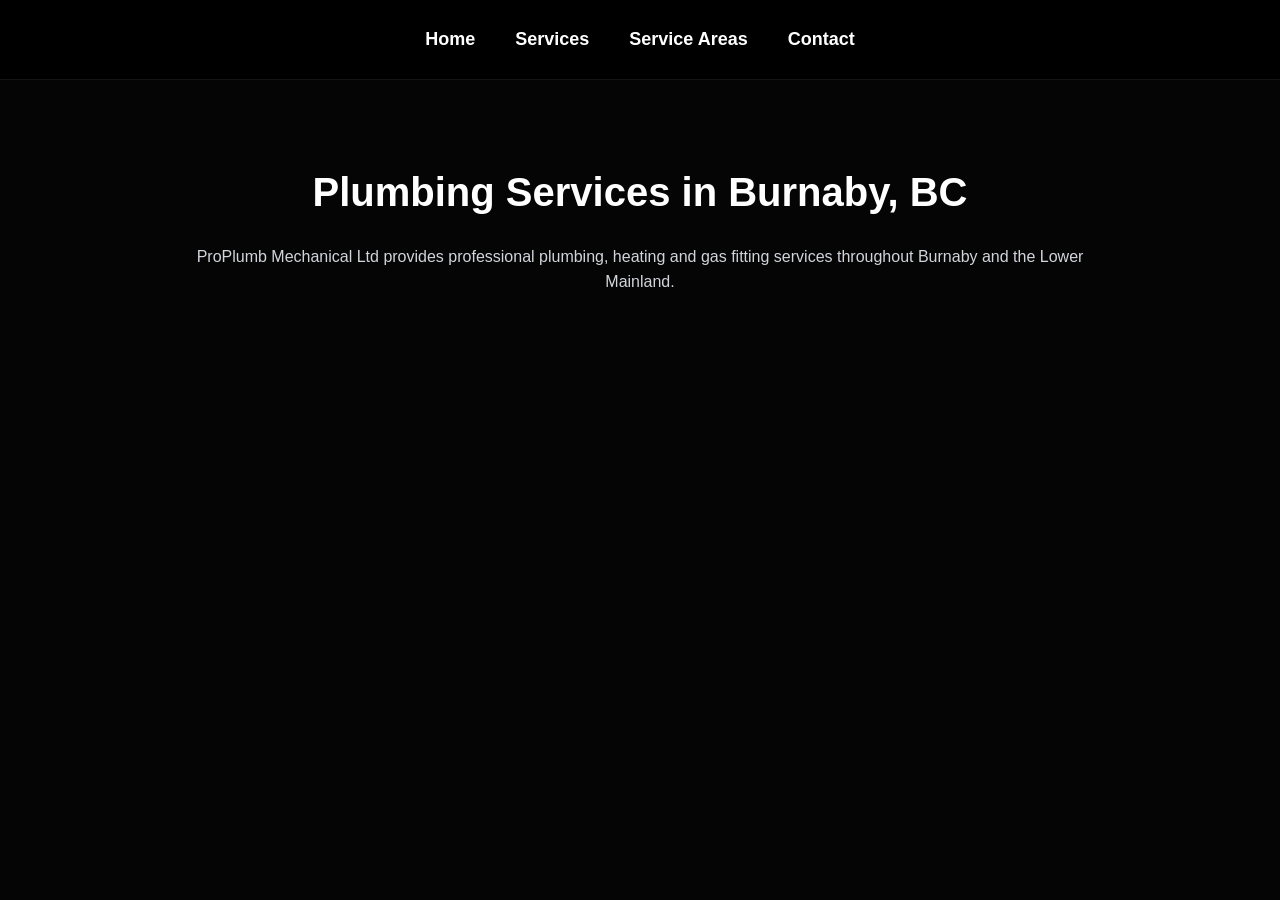
==== burnaby-plumber.html @ 1df1309a "Create Burnaby service area page" ====
<!DOCTYPE html>
<html lang="en">

<head>
<meta charset="UTF-8">
<meta name="viewport" content="width=device-width, initial-scale=1.0">
<title>Plumber Burnaby BC | ProPlumb Mechanical Ltd</title>
<meta name="description" content="Professional plumbing, heating and gas fitting services in Burnaby, BC. Residential, commercial and industrial plumbing solutions.">
<link rel="stylesheet" href="style.css">
</head>

<body>

<nav>
<div class="nav-links">
<a href="index.html">Home</a>
<a href="services.html">Services</a>
<a href="service-areas.html">Service Areas</a>
<a href="contact.html">Contact</a>
</div>
</nav>

<section>

<h1 class="section-title">
Plumbing Services in Burnaby, BC
</h1>

<p class="section-sub">
ProPlumb Mechanical Ltd provides professional plumbing, heating and gas fitting services throughout Burnaby and the Lower Mainland.
</p>

</section>

</body>
</html>
---- style.css ----
:root{
--primary:#2563eb;
--primary-light:#60a5fa;
--dark:#050505;
--card:#111827;
--muted:#d1d5db;
}

*{
margin:0;
padding:0;
box-sizing:border-box;
}

body{
font-family:Arial,Helvetica,sans-serif;
background:#050505;
color:white;
line-height:1.6;
}

nav{
background:#000;
padding:18px 6%;
display:flex;
justify-content:space-between;
align-items:center;
border-bottom:1px solid rgba(37,99,235,.2);
}

.logo{
font-size:1.5rem;
font-weight:700;
}

.logo span{
color:#2563eb;
}

.nav-links{
display:flex;
gap:25px;
}

.nav-links a{
color:white;
text-decoration:none;
font-weight:600;
}

section{
padding:80px 7%;
}

.section-title{
font-size:2.5rem;
text-align:center;
margin-bottom:20px;
}

.section-sub{
text-align:center;
max-width:900px;
margin:auto;
margin-bottom:40px;
color:#d1d5db;
}

.grid{
display:grid;
grid-template-columns:repeat(auto-fit,minmax(250px,1fr));
gap:25px;
}

.card{
background:#111827;
padding:30px;
border-radius:18px;
border:1px solid rgba(255,255,255,.05);
}

.card h3{
color:#60a5fa;
margin-bottom:10px;
}

.areas{
display:grid;
grid-template-columns:repeat(auto-fit,minmax(180px,1fr));
gap:15px;
}

.area{
background:#111827;
padding:18px;
border-radius:12px;
text-align:center;
font-weight:bold;
}

.area a{
color:white;
text-decoration:none;
}

footer{
padding:40px;
text-align:center;
border-top:1px solid rgba(255,255,255,.08);
}

@media(max-width:768px){
.nav-links{
display:none;
}
}
.logo-link{
display:flex;
align-items:center;
text-decoration:none;
}

.logo-img{
height:120px;
width:auto;
transition:0.3s;
filter: drop-shadow(0 0 10px rgba(255,255,255,0.35));
}

.logo-img:hover{
transform:scale(1.05);
}
nav{
display:flex;
justify-content:center;
padding:25px;
border-bottom:1px solid rgba(255,255,255,.08);
}

.nav-links{
display:flex;
gap:40px;
}

.nav-links a{
color:white;
text-decoration:none;
font-weight:bold;
font-size:18px;
}

.hero{
min-height:80vh;
display:flex;
flex-direction:column;
justify-content:center;
align-items:center;
text-align:center;
padding:20px;

background:
linear-gradient(
rgba(0,0,0,0.65),
rgba(0,0,0,0.65)
),
url("image.jpeg");

background-size:cover;
background-position:center;
background-repeat:no-repeat;
}

.hero-logo{
max-width:150px;
width:100%;
height:auto;
margin-bottom:30px;
}

.hero h1{
font-size:64px;
margin-bottom:20px;
max-width:1000px;
}
.hero h2{
font-size:28px;
color:#60a5fa;
font-weight:normal;
margin-bottom:25px;
}

.hero p{
font-size:22px;
margin-bottom:30px;
}

.trust{
display:flex;
justify-content:center;
gap:30px;
flex-wrap:wrap;
padding:40px 20px;
}

.trust-item{
background:#0f172a;
padding:20px 30px;
border-radius:12px;
}

.services-section,
.areas-section{
max-width:1200px;
margin:auto;
padding:70px 20px;
text-align:center;
}

.services-section h2,
.areas-section h2{
font-size:42px;
margin-bottom:40px;
}

.service-grid{
display:grid;
grid-template-columns:repeat(auto-fit,minmax(250px,1fr));
gap:20px;
}

.service-card{
background:#0f172a;
padding:30px;
border-radius:12px;
font-size:20px;
font-weight:bold;
}

.service-card a{
color:white;
text-decoration:none;
}

footer{
text-align:center;
padding:50px 20px;
border-top:1px solid rgba(255,255,255,.08);
margin-top:50px;
}

@media(max-width:768px){

.hero h1{
font-size:36px;
}

.hero h2{
font-size:22px;
}

.nav-links{
gap:20px;
flex-wrap:wrap;
}

}
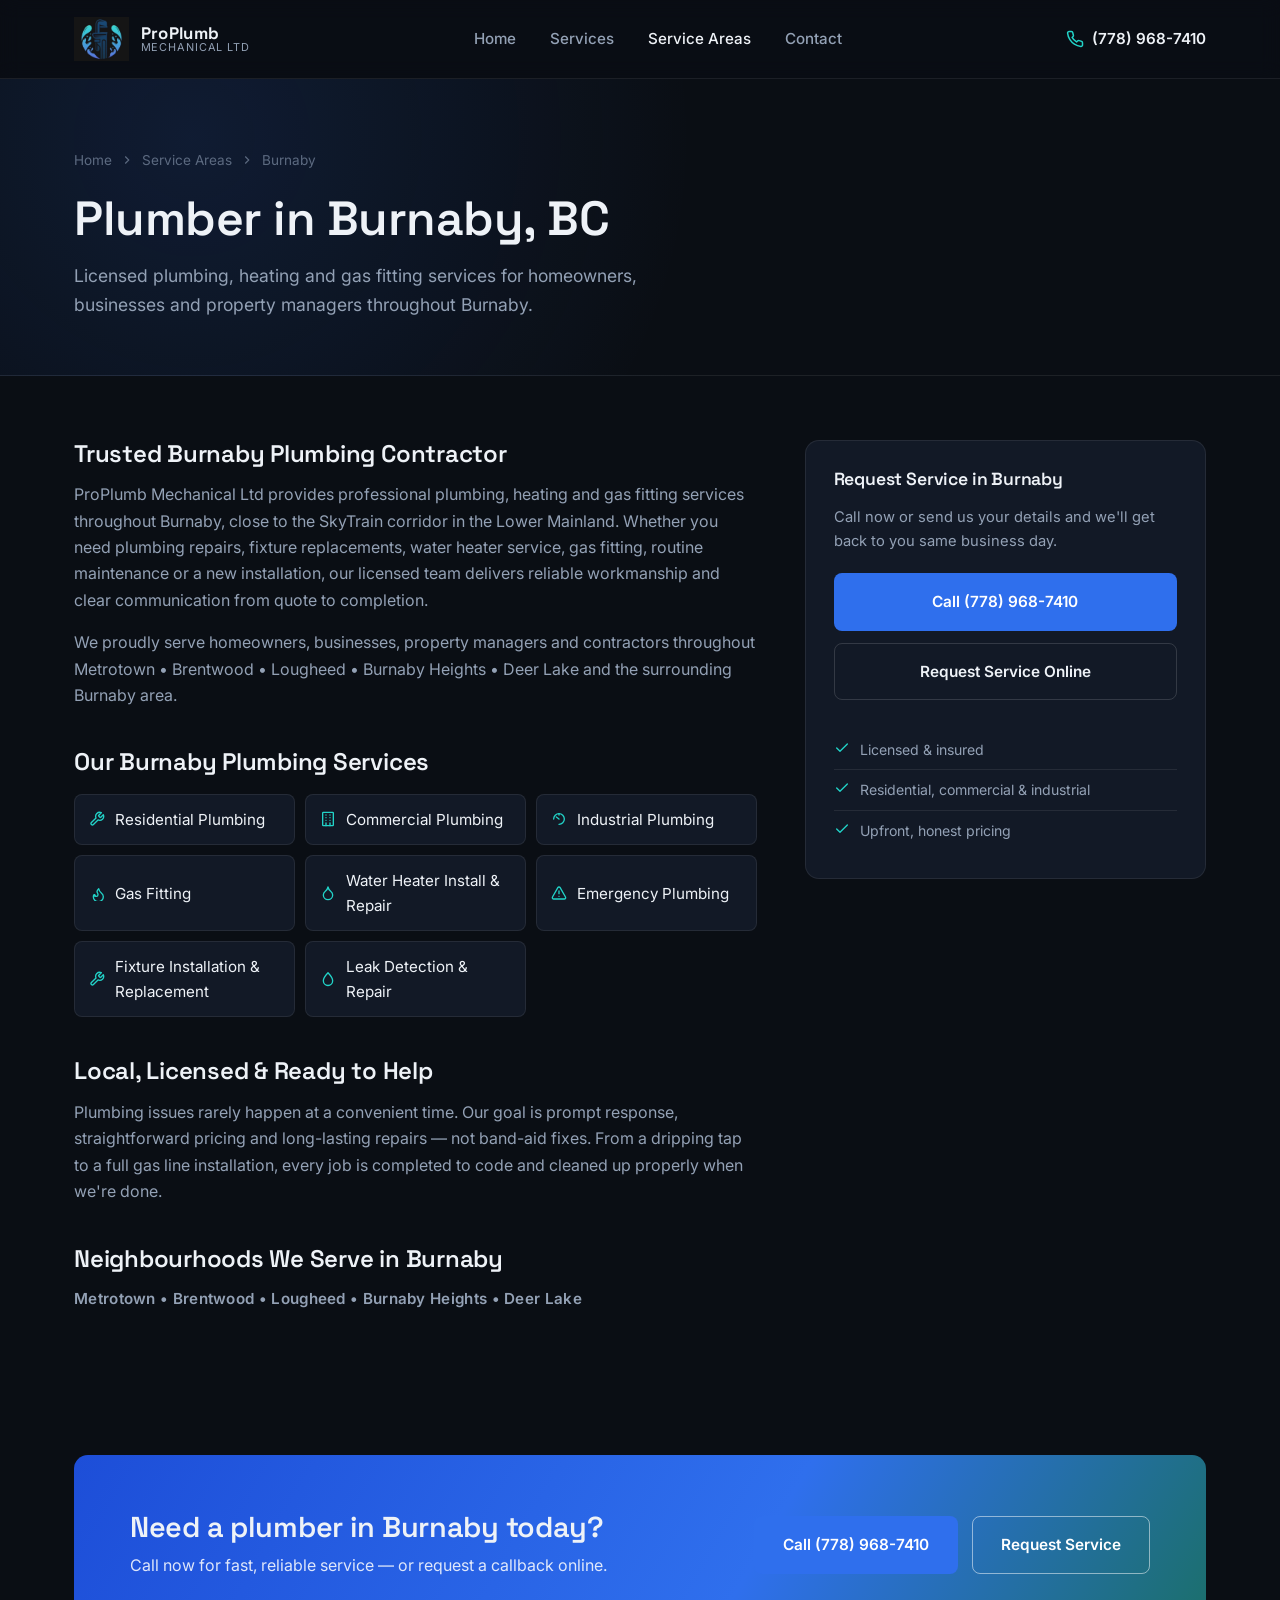
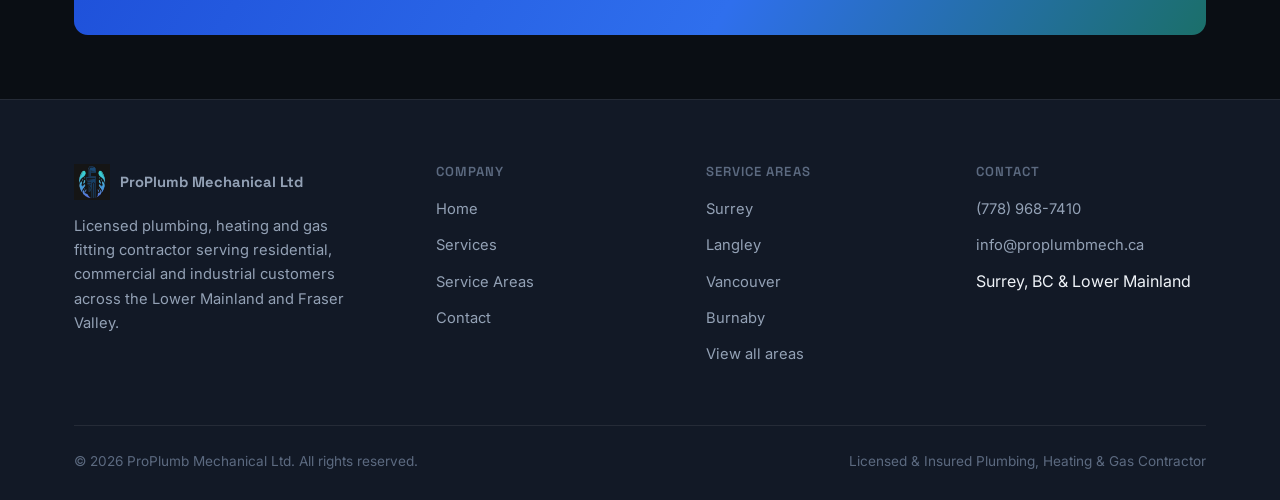
==== commit fce1ffa7: "Add files via upload" ====
--- a/burnaby-plumber.html
+++ b/burnaby-plumber.html
@@ -1,36 +1,176 @@
 <!DOCTYPE html>
 <html lang="en">
-
 <head>
 <meta charset="UTF-8">
 <meta name="viewport" content="width=device-width, initial-scale=1.0">
-<title>Plumber Burnaby BC | ProPlumb Mechanical Ltd</title>
-<meta name="description" content="Professional plumbing, heating and gas fitting services in Burnaby, BC. Residential, commercial and industrial plumbing solutions.">
+<title>Plumber Burnaby BC | Plumbing, Heating &amp; Gas Services | ProPlumb Mechanical Ltd</title>
+<meta name="description" content="Licensed plumbing, heating and gas fitting services in Burnaby, BC. Serving Metrotown • Brentwood • Lougheed • Burnaby Heights • Deer Lake. Residential, commercial and industrial. Call (778) 968-7410.">
+<link rel="canonical" href="https://proplumbmech.ca/burnaby-plumber.html">
+<link rel="icon" type="image/png" href="favicon-32.png">
+<link rel="apple-touch-icon" href="favicon-180.png">
+<link rel="preconnect" href="https://fonts.googleapis.com">
+<link rel="preconnect" href="https://fonts.gstatic.com" crossorigin>
+<link href="https://fonts.googleapis.com/css2?family=Space+Grotesk:wght@500;600;700&family=Inter:wght@400;500;600;700&display=swap" rel="stylesheet">
 <link rel="stylesheet" href="style.css">
+
+<script async src="https://www.googletagmanager.com/gtag/js?id=G-7Q08MEGEZX"></script>
+<script>
+window.dataLayer = window.dataLayer || [];
+function gtag(){dataLayer.push(arguments);}
+gtag('js', new Date());
+gtag('config', 'G-7Q08MEGEZX');
+</script>
 </head>
 
 <body>
 
-<nav>
-<div class="nav-links">
-<a href="index.html">Home</a>
-<a href="services.html">Services</a>
-<a href="service-areas.html">Service Areas</a>
-<a href="contact.html">Contact</a>
-</div>
-</nav>
+  <header class="site-header">
+    <nav class="navbar">
+      <a href="index.html" class="brand">
+        <img src="wrech-logo.png" alt="ProPlumb Mechanical Ltd logo" width="44" height="44">
+        <span class="brand-text"><strong>ProPlumb</strong><span>Mechanical Ltd</span></span>
+      </a>
 
-<section>
+      <div class="nav-links">
+        <a href="index.html">Home</a>
+        <a href="services.html">Services</a>
+        <a href="service-areas.html" aria-current="page">Service Areas</a>
+        <a href="contact.html">Contact</a>
+      </div>
 
-<h1 class="section-title">
-Plumbing Services in Burnaby, BC
-</h1>
+      <div class="nav-cta">
+        <a class="nav-phone" href="tel:17789687410">
+          <svg width="18" height="18" viewBox="0 0 24 24" fill="none" stroke="currentColor" stroke-width="2" stroke-linecap="round" stroke-linejoin="round"><path d="M22 16.92v3a2 2 0 0 1-2.18 2 19.79 19.79 0 0 1-8.63-3.07 19.5 19.5 0 0 1-6-6 19.79 19.79 0 0 1-3.07-8.67A2 2 0 0 1 4.11 2h3a2 2 0 0 1 2 1.72c.127.96.361 1.903.7 2.81a2 2 0 0 1-.45 2.11L8.09 9.91a16 16 0 0 0 6 6l1.27-1.27a2 2 0 0 1 2.11-.45c.907.339 1.85.573 2.81.7A2 2 0 0 1 22 16.92z"/></svg>
+          <span>(778) 968-7410</span>
+        </a>
+        <button class="nav-toggle" aria-label="Toggle menu" aria-expanded="false">
+          <svg width="20" height="20" viewBox="0 0 24 24" fill="none" stroke="currentColor" stroke-width="2" stroke-linecap="round" stroke-linejoin="round"><line x1="3" y1="6" x2="21" y2="6"/><line x1="3" y1="12" x2="21" y2="12"/><line x1="3" y1="18" x2="21" y2="18"/></svg>
+        </button>
+      </div>
+    </nav>
+  </header>
 
-<p class="section-sub">
-ProPlumb Mechanical Ltd provides professional plumbing, heating and gas fitting services throughout Burnaby and the Lower Mainland.
-</p>
+  <section class="page-header">
+    <div class="container">
+      <div class="breadcrumbs">
+        <a href="index.html">Home</a>
+        <svg width="14" height="14" viewBox="0 0 24 24" fill="none" stroke="currentColor" stroke-width="2"><polyline points="9 18 15 12 9 6"/></svg>
+        <a href="service-areas.html">Service Areas</a>
+        <svg width="14" height="14" viewBox="0 0 24 24" fill="none" stroke="currentColor" stroke-width="2"><polyline points="9 18 15 12 9 6"/></svg>
+        <span>Burnaby</span>
+      </div>
+      <h1>Plumber in Burnaby, BC</h1>
+      <p>Licensed plumbing, heating and gas fitting services for homeowners, businesses and property managers throughout Burnaby.</p>
+    </div>
+  </section>
 
-</section>
+  <section class="section-tight">
+    <div class="container content-layout">
+
+      <div class="prose">
+        <h2>Trusted Burnaby Plumbing Contractor</h2>
+        <p>ProPlumb Mechanical Ltd provides professional plumbing, heating and gas fitting services throughout Burnaby, close to the SkyTrain corridor in the Lower Mainland. Whether you need plumbing repairs, fixture replacements, water heater service, gas fitting, routine maintenance or a new installation, our licensed team delivers reliable workmanship and clear communication from quote to completion.</p>
+        <p>We proudly serve homeowners, businesses, property managers and contractors throughout Metrotown • Brentwood • Lougheed • Burnaby Heights • Deer Lake and the surrounding Burnaby area.</p>
+
+        <h2>Our Burnaby Plumbing Services</h2>
+        <ul>
+          <li><svg width="16" height="16" viewBox="0 0 24 24" fill="none" stroke="currentColor" stroke-width="2" stroke-linecap="round" stroke-linejoin="round"><path d="M14.7 6.3a1 1 0 0 0 0 1.4l1.6 1.6a1 1 0 0 0 1.4 0l3.77-3.77a6 6 0 0 1-7.94 7.94l-6.91 6.91a2.12 2.12 0 0 1-3-3l6.91-6.91a6 6 0 0 1 7.94-7.94l-3.76 3.76z"/></svg>Residential Plumbing</li>
+          <li><svg width="16" height="16" viewBox="0 0 24 24" fill="none" stroke="currentColor" stroke-width="2" stroke-linecap="round" stroke-linejoin="round"><rect x="4" y="2" width="16" height="20" rx="1"/><line x1="9" y1="6" x2="9" y2="6"/><line x1="15" y1="6" x2="15" y2="6"/><line x1="9" y1="10" x2="9" y2="10"/><line x1="15" y1="10" x2="15" y2="10"/><line x1="9" y1="14" x2="9" y2="14"/><line x1="15" y1="14" x2="15" y2="14"/><line x1="9" y1="22" x2="9" y2="18"/><line x1="15" y1="22" x2="15" y2="18"/></svg>Commercial Plumbing</li>
+          <li><svg width="16" height="16" viewBox="0 0 24 24" fill="none" stroke="currentColor" stroke-width="2" stroke-linecap="round" stroke-linejoin="round"><path d="M12 20a8 8 0 1 0-8-8"/><path d="M12 12 8 9"/><path d="M12 4v2"/></svg>Industrial Plumbing</li>
+          <li><svg width="16" height="16" viewBox="0 0 24 24" fill="none" stroke="currentColor" stroke-width="2" stroke-linecap="round" stroke-linejoin="round"><path d="M8.5 14.5A2.5 2.5 0 0 0 11 17a2.5 2.5 0 0 0 2.5-2.5c0-1.38-.5-2-1-3-1.072-2.143-.224-4.054 2-6 .5 2.5 2 4.9 4 6.5 2 1.6 3 3.5 3 5.5a7.5 7.5 0 1 1-15 0c0-1.153.433-2.294 1-3a2.5 2.5 0 0 0 2.5 2.5z"/></svg>Gas Fitting</li>
+          <li><svg width="16" height="16" viewBox="0 0 24 24" fill="none" stroke="currentColor" stroke-width="2" stroke-linecap="round" stroke-linejoin="round"><path d="M12 22a7 7 0 0 0 7-7c0-2-1-3.9-3-5.5s-3.5-4-4-6.5c-.5 2.5-2 4.9-4 6.5C6 11.1 5 13 5 15a7 7 0 0 0 7 7z"/></svg>Water Heater Install &amp; Repair</li>
+          <li><svg width="16" height="16" viewBox="0 0 24 24" fill="none" stroke="currentColor" stroke-width="2" stroke-linecap="round" stroke-linejoin="round"><path d="m21.73 18-8-14a2 2 0 0 0-3.48 0l-8 14A2 2 0 0 0 4 21h16a2 2 0 0 0 1.73-3Z"/><line x1="12" y1="9" x2="12" y2="13"/><line x1="12" y1="17" x2="12.01" y2="17"/></svg>Emergency Plumbing</li>
+          <li><svg width="16" height="16" viewBox="0 0 24 24" fill="none" stroke="currentColor" stroke-width="2" stroke-linecap="round" stroke-linejoin="round"><path d="M14.7 6.3a1 1 0 0 0 0 1.4l1.6 1.6a1 1 0 0 0 1.4 0l3.77-3.77a6 6 0 0 1-7.94 7.94l-6.91 6.91a2.12 2.12 0 0 1-3-3l6.91-6.91a6 6 0 0 1 7.94-7.94l-3.76 3.76z"/></svg>Fixture Installation &amp; Replacement</li>
+          <li><svg width="16" height="16" viewBox="0 0 24 24" fill="none" stroke="currentColor" stroke-width="2" stroke-linecap="round" stroke-linejoin="round"><path d="M12 2.69s-7 7.44-7 12.06A7 7 0 0 0 12 21.75a7 7 0 0 0 7-7c0-4.62-7-12.06-7-12.06Z"/></svg>Leak Detection &amp; Repair</li>
+        </ul>
+
+        <h2>Local, Licensed &amp; Ready to Help</h2>
+        <p>Plumbing issues rarely happen at a convenient time. Our goal is prompt response, straightforward pricing and long-lasting repairs &mdash; not band-aid fixes. From a dripping tap to a full gas line installation, every job is completed to code and cleaned up properly when we're done.</p>
+
+        <h2>Neighbourhoods We Serve in Burnaby</h2>
+        <p class="neighborhoods">Metrotown • Brentwood • Lougheed • Burnaby Heights • Deer Lake</p>
+      </div>
+
+      <aside class="sidebar-card">
+        <h3>Request Service in Burnaby</h3>
+        <p>Call now or send us your details and we'll get back to you same business day.</p>
+        <a class="btn btn-primary btn-block" href="tel:17789687410">Call (778) 968-7410</a>
+        <a class="btn btn-outline btn-block" href="contact.html">Request Service Online</a>
+        <ul class="sidebar-list">
+          <li><svg width="16" height="16" viewBox="0 0 24 24" fill="none" stroke="currentColor" stroke-width="2" stroke-linecap="round" stroke-linejoin="round"><path d="M20 6 9 17l-5-5"/></svg>Licensed &amp; insured</li>
+          <li><svg width="16" height="16" viewBox="0 0 24 24" fill="none" stroke="currentColor" stroke-width="2" stroke-linecap="round" stroke-linejoin="round"><path d="M20 6 9 17l-5-5"/></svg>Residential, commercial &amp; industrial</li>
+          <li><svg width="16" height="16" viewBox="0 0 24 24" fill="none" stroke="currentColor" stroke-width="2" stroke-linecap="round" stroke-linejoin="round"><path d="M20 6 9 17l-5-5"/></svg>Upfront, honest pricing</li>
+        </ul>
+      </aside>
+
+    </div>
+  </section>
+
+  <section class="section-tight">
+    <div class="container">
+      <div class="cta-band">
+        <div>
+          <h2>Need a plumber in Burnaby today?</h2>
+          <p>Call now for fast, reliable service &mdash; or request a callback online.</p>
+        </div>
+        <div style="display:flex; gap:14px; flex-wrap:wrap;">
+          <a class="btn btn-primary" href="tel:17789687410">Call (778) 968-7410</a>
+          <a class="btn btn-outline" href="contact.html">Request Service</a>
+        </div>
+      </div>
+    </div>
+  </section>
+
+  <footer>
+    <div class="container">
+      <div class="footer-grid">
+        <div class="footer-col">
+          <a href="index.html" class="footer-brand">
+            <img src="wrech-logo.png" alt="ProPlumb Mechanical Ltd logo" width="36" height="36">
+            <strong>ProPlumb Mechanical Ltd</strong>
+          </a>
+          <p>Licensed plumbing, heating and gas fitting contractor serving residential, commercial and industrial customers across the Lower Mainland and Fraser Valley.</p>
+        </div>
+
+        <div class="footer-col">
+          <h4>Company</h4>
+          <ul>
+            <li><a href="index.html">Home</a></li>
+            <li><a href="services.html">Services</a></li>
+            <li><a href="service-areas.html">Service Areas</a></li>
+            <li><a href="contact.html">Contact</a></li>
+          </ul>
+        </div>
+
+        <div class="footer-col">
+          <h4>Service Areas</h4>
+          <ul>
+            <li><a href="surrey-plumber.html">Surrey</a></li>
+            <li><a href="langley-plumber.html">Langley</a></li>
+            <li><a href="vancouver-plumber.html">Vancouver</a></li>
+            <li><a href="burnaby-plumber.html">Burnaby</a></li>
+            <li><a href="service-areas.html">View all areas</a></li>
+          </ul>
+        </div>
+
+        <div class="footer-col">
+          <h4>Contact</h4>
+          <ul>
+            <li><a href="tel:17789687410">(778) 968-7410</a></li>
+            <li><a href="mailto:info@proplumbmech.ca">info@proplumbmech.ca</a></li>
+            <li>Surrey, BC &amp; Lower Mainland</li>
+          </ul>
+        </div>
+      </div>
+
+      <div class="footer-bottom">
+        <span>&copy; 2026 ProPlumb Mechanical Ltd. All rights reserved.</span>
+        <span>Licensed &amp; Insured Plumbing, Heating &amp; Gas Contractor</span>
+      </div>
+    </div>
+  </footer>
+
+  <script src="site.js"></script>
 
 </body>
 </html>
--- a/style.css
+++ b/style.css
@@ -1,266 +1,781 @@
+/* ==========================================================================
+   ProPlumb Mechanical Ltd — site stylesheet
+   ========================================================================== */
+
 :root{
---primary:#2563eb;
---primary-light:#60a5fa;
---dark:#050505;
---card:#111827;
---muted:#d1d5db;
-}
-
-*{
-margin:0;
-padding:0;
-box-sizing:border-box;
-}
+  --bg:            #0a0e14;
+  --bg-elevated:   #121926;
+  --bg-elevated-2: #182233;
+  --line:          rgba(255,255,255,.08);
+  --line-strong:   rgba(255,255,255,.14);
+
+  --primary:       #2f6fed;
+  --primary-dark:  #1d4ed8;
+  --teal:          #22d3c8;
+
+  --text:          #eef2f7;
+  --text-muted:    #93a1b5;
+  --text-faint:    #5c6a80;
+
+  --radius:        14px;
+  --radius-sm:     8px;
+  --container:     1180px;
+
+  --font-display:  "Space Grotesk", "Arial Narrow", Arial, sans-serif;
+  --font-body:      Inter, Arial, Helvetica, sans-serif;
+}
+
+*,*::before,*::after{ margin:0; padding:0; box-sizing:border-box; }
+
+html{ scroll-behavior:smooth; }
 
 body{
-font-family:Arial,Helvetica,sans-serif;
-background:#050505;
-color:white;
-line-height:1.6;
-}
-
-nav{
-background:#000;
-padding:18px 6%;
-display:flex;
-justify-content:space-between;
-align-items:center;
-border-bottom:1px solid rgba(37,99,235,.2);
-}
-
-.logo{
-font-size:1.5rem;
-font-weight:700;
-}
-
-.logo span{
-color:#2563eb;
+  font-family:var(--font-body);
+  background:var(--bg);
+  color:var(--text);
+  line-height:1.65;
+  -webkit-font-smoothing:antialiased;
+}
+
+img{ max-width:100%; display:block; }
+
+a{ color:inherit; }
+
+h1,h2,h3,h4{
+  font-family:var(--font-display);
+  font-weight:600;
+  line-height:1.15;
+  letter-spacing:-0.01em;
+}
+
+:focus-visible{
+  outline:2px solid var(--teal);
+  outline-offset:3px;
+}
+
+.container{
+  max-width:var(--container);
+  margin:0 auto;
+  padding:0 24px;
+}
+
+/* Eyebrow / signature pipe-elbow marker ---------------------------------- */
+
+.eyebrow{
+  display:inline-flex;
+  align-items:center;
+  gap:10px;
+  color:var(--teal);
+  font-family:var(--font-display);
+  font-size:.8rem;
+  font-weight:600;
+  letter-spacing:.14em;
+  text-transform:uppercase;
+  margin-bottom:14px;
+}
+
+.eyebrow svg{ flex-shrink:0; }
+
+/* ==========================================================================
+   NAV
+   ========================================================================== */
+
+.site-header{
+  position:sticky;
+  top:0;
+  z-index:100;
+  background:rgba(10,14,20,.85);
+  backdrop-filter:blur(10px);
+  border-bottom:1px solid var(--line);
+}
+
+nav.navbar{
+  max-width:var(--container);
+  margin:0 auto;
+  padding:0 24px;
+  display:flex;
+  align-items:center;
+  justify-content:space-between;
+  height:78px;
+}
+
+.brand{
+  display:flex;
+  align-items:center;
+  gap:12px;
+  text-decoration:none;
+  color:var(--text);
+}
+
+.brand img{
+  height:44px;
+  width:auto;
+}
+
+.brand-text{
+  display:flex;
+  flex-direction:column;
+  line-height:1.1;
+}
+
+.brand-text strong{
+  font-family:var(--font-display);
+  font-size:1.05rem;
+  letter-spacing:.02em;
+}
+
+.brand-text span{
+  font-size:.68rem;
+  color:var(--text-muted);
+  letter-spacing:.08em;
+  text-transform:uppercase;
 }
 
 .nav-links{
-display:flex;
-gap:25px;
+  display:flex;
+  align-items:center;
+  gap:34px;
 }
 
 .nav-links a{
-color:white;
-text-decoration:none;
-font-weight:600;
-}
-
-section{
-padding:80px 7%;
-}
-
-.section-title{
-font-size:2.5rem;
-text-align:center;
-margin-bottom:20px;
-}
-
-.section-sub{
-text-align:center;
-max-width:900px;
-margin:auto;
-margin-bottom:40px;
-color:#d1d5db;
-}
+  text-decoration:none;
+  color:var(--text-muted);
+  font-weight:500;
+  font-size:.95rem;
+  transition:color .2s;
+}
+
+.nav-links a:hover,
+.nav-links a[aria-current="page"]{
+  color:var(--text);
+}
+
+.nav-cta{
+  display:flex;
+  align-items:center;
+  gap:14px;
+}
+
+.nav-phone{
+  display:flex;
+  align-items:center;
+  gap:8px;
+  text-decoration:none;
+  color:var(--text);
+  font-weight:600;
+  font-size:.95rem;
+}
+
+.nav-phone svg{ color:var(--teal); }
+
+.nav-toggle{
+  display:none;
+  background:none;
+  border:1px solid var(--line-strong);
+  border-radius:var(--radius-sm);
+  width:44px;
+  height:44px;
+  align-items:center;
+  justify-content:center;
+  color:var(--text);
+  cursor:pointer;
+}
+
+@media(max-width:860px){
+  .nav-links{
+    position:fixed;
+    top:78px;
+    left:0;
+    right:0;
+    flex-direction:column;
+    align-items:flex-start;
+    gap:0;
+    background:var(--bg-elevated);
+    border-bottom:1px solid var(--line);
+    max-height:0;
+    overflow:hidden;
+    transition:max-height .3s ease;
+  }
+
+  .nav-links.open{ max-height:400px; }
+
+  .nav-links a{
+    width:100%;
+    padding:16px 24px;
+    border-bottom:1px solid var(--line);
+  }
+
+  .nav-toggle{ display:flex; }
+
+  .nav-phone span{ display:none; }
+}
+
+/* ==========================================================================
+   HERO
+   ========================================================================== */
+
+.hero{
+  position:relative;
+  min-height:88vh;
+  display:flex;
+  align-items:center;
+  padding:60px 0;
+  background:
+    linear-gradient(180deg, rgba(8,11,17,.55) 0%, rgba(8,11,17,.85) 75%, var(--bg) 100%),
+    url("image.jpeg");
+  background-size:cover;
+  background-position:center;
+}
+
+.hero::before{
+  content:"";
+  position:absolute;
+  inset:0;
+  background-image:
+    linear-gradient(rgba(34,211,200,.06) 1px, transparent 1px),
+    linear-gradient(90deg, rgba(34,211,200,.06) 1px, transparent 1px);
+  background-size:56px 56px;
+  mask-image:linear-gradient(180deg, black, transparent 70%);
+  pointer-events:none;
+}
+
+.hero-inner{
+  position:relative;
+  max-width:760px;
+}
+
+.hero .eyebrow{ color:var(--teal); }
+
+.hero h1{
+  font-size:clamp(2.4rem, 5.2vw, 4rem);
+  margin-bottom:20px;
+}
+
+.hero h1 em{
+  font-style:normal;
+  color:var(--teal);
+}
+
+.hero p.lede{
+  font-size:1.2rem;
+  color:var(--text-muted);
+  max-width:560px;
+  margin-bottom:34px;
+}
+
+.hero-actions{
+  display:flex;
+  gap:14px;
+  flex-wrap:wrap;
+  margin-bottom:44px;
+}
+
+.hero-trust{
+  display:flex;
+  gap:28px;
+  flex-wrap:wrap;
+}
+
+.hero-trust div{
+  display:flex;
+  align-items:center;
+  gap:8px;
+  font-size:.92rem;
+  color:var(--text-muted);
+}
+
+.hero-trust svg{ color:var(--teal); flex-shrink:0; }
+
+/* ==========================================================================
+   BUTTONS
+   ========================================================================== */
+
+.btn{
+  display:inline-flex;
+  align-items:center;
+  gap:8px;
+  padding:15px 28px;
+  border-radius:var(--radius-sm);
+  font-weight:600;
+  font-size:.96rem;
+  text-decoration:none;
+  border:1px solid transparent;
+  cursor:pointer;
+  transition:transform .15s ease, background .2s, border-color .2s;
+  font-family:var(--font-body);
+}
+
+.btn:hover{ transform:translateY(-2px); }
+
+.btn-primary{
+  background:var(--primary);
+  color:#fff;
+}
+
+.btn-primary:hover{ background:var(--primary-dark); }
+
+.btn-outline{
+  background:transparent;
+  border-color:var(--line-strong);
+  color:var(--text);
+}
+
+.btn-outline:hover{ border-color:var(--teal); color:var(--teal); }
+
+.btn-block{ width:100%; justify-content:center; }
+
+/* ==========================================================================
+   SECTIONS / GENERIC
+   ========================================================================== */
+
+section{ padding:96px 0; }
+
+.section-tight{ padding:64px 0; }
+
+.section-header{
+  max-width:640px;
+  margin-bottom:52px;
+}
+
+.section-header.center{ margin-left:auto; margin-right:auto; text-align:center; }
+
+.section-header h2{ font-size:clamp(1.8rem,3.4vw,2.6rem); margin-bottom:16px; }
+
+.section-header p{ color:var(--text-muted); font-size:1.05rem; }
+
+.alt-bg{ background:var(--bg-elevated); }
+
+/* Page header (used on interior pages instead of the full hero) --------- */
+
+.page-header{
+  padding:70px 0 56px;
+  border-bottom:1px solid var(--line);
+  background:
+    radial-gradient(circle at 15% 20%, rgba(47,111,237,.14), transparent 45%),
+    var(--bg);
+}
+
+.page-header h1{ font-size:clamp(2rem,4.4vw,3rem); margin-bottom:14px; }
+
+.page-header p{ color:var(--text-muted); font-size:1.1rem; max-width:640px; }
+
+.breadcrumbs{
+  display:flex;
+  gap:8px;
+  align-items:center;
+  color:var(--text-faint);
+  font-size:.85rem;
+  margin-bottom:20px;
+}
+
+.breadcrumbs a{ color:var(--text-faint); text-decoration:none; }
+.breadcrumbs a:hover{ color:var(--teal); }
+
+/* ==========================================================================
+   TRUST BAR
+   ========================================================================== */
+
+.trust-bar{
+  background:var(--bg-elevated);
+  border-top:1px solid var(--line);
+  border-bottom:1px solid var(--line);
+  padding:22px 0;
+}
+
+.trust-bar .container{
+  display:flex;
+  justify-content:center;
+  gap:48px;
+  flex-wrap:wrap;
+}
+
+.trust-bar div{
+  display:flex;
+  align-items:center;
+  gap:10px;
+  font-size:.92rem;
+  color:var(--text-muted);
+  font-weight:500;
+}
+
+.trust-bar svg{ color:var(--teal); flex-shrink:0; }
+
+/* ==========================================================================
+   CARDS / GRIDS
+   ========================================================================== */
 
 .grid{
-display:grid;
-grid-template-columns:repeat(auto-fit,minmax(250px,1fr));
-gap:25px;
+  display:grid;
+  grid-template-columns:repeat(auto-fit,minmax(260px,1fr));
+  gap:24px;
 }
 
 .card{
-background:#111827;
-padding:30px;
-border-radius:18px;
-border:1px solid rgba(255,255,255,.05);
-}
-
-.card h3{
-color:#60a5fa;
-margin-bottom:10px;
-}
-
-.areas{
-display:grid;
-grid-template-columns:repeat(auto-fit,minmax(180px,1fr));
-gap:15px;
-}
-
-.area{
-background:#111827;
-padding:18px;
-border-radius:12px;
-text-align:center;
-font-weight:bold;
-}
-
-.area a{
-color:white;
-text-decoration:none;
-}
+  background:var(--bg-elevated);
+  border:1px solid var(--line);
+  border-radius:var(--radius);
+  padding:32px;
+  transition:border-color .2s, transform .2s;
+}
+
+.card:hover{
+  border-color:rgba(34,211,200,.35);
+  transform:translateY(-4px);
+}
+
+.card .icon{
+  width:46px;
+  height:46px;
+  border-radius:10px;
+  background:rgba(47,111,237,.14);
+  color:var(--primary);
+  display:flex;
+  align-items:center;
+  justify-content:center;
+  margin-bottom:18px;
+}
+
+.card h3{ font-size:1.15rem; margin-bottom:10px; }
+
+.card p{ color:var(--text-muted); font-size:.95rem; }
+
+a.card-link{
+  text-decoration:none;
+  color:inherit;
+  display:block;
+}
+
+a.card-link:hover .card h3{ color:var(--teal); }
+
+/* Service-area chips ------------------------------------------------------ */
+
+.areas-grid{
+  display:grid;
+  grid-template-columns:repeat(auto-fit,minmax(190px,1fr));
+  gap:16px;
+}
+
+.area-chip{
+  display:flex;
+  align-items:center;
+  justify-content:space-between;
+  background:var(--bg-elevated);
+  border:1px solid var(--line);
+  border-radius:var(--radius-sm);
+  padding:18px 20px;
+  text-decoration:none;
+  color:var(--text);
+  font-weight:600;
+  transition:border-color .2s, background .2s;
+}
+
+.area-chip:hover{
+  border-color:rgba(34,211,200,.35);
+  background:var(--bg-elevated-2);
+  color:var(--teal);
+}
+
+.area-chip svg{ color:var(--text-faint); flex-shrink:0; }
+.area-chip:hover svg{ color:var(--teal); }
+
+/* ==========================================================================
+   LOCATION / CONTENT PAGES
+   ========================================================================== */
+
+.content-layout{
+  display:grid;
+  grid-template-columns:1.7fr 1fr;
+  gap:48px;
+  align-items:start;
+}
+
+.prose h2{
+  font-size:1.5rem;
+  margin:40px 0 14px;
+}
+
+.prose h2:first-child{ margin-top:0; }
+
+.prose p{ color:var(--text-muted); margin-bottom:16px; }
+
+.prose ul{
+  list-style:none;
+  display:grid;
+  grid-template-columns:repeat(auto-fit,minmax(220px,1fr));
+  gap:10px;
+  margin:18px 0 24px;
+}
+
+.prose ul li{
+  display:flex;
+  align-items:center;
+  gap:10px;
+  color:var(--text);
+  font-size:.95rem;
+  background:var(--bg-elevated);
+  border:1px solid var(--line);
+  padding:12px 14px;
+  border-radius:var(--radius-sm);
+}
+
+.prose ul li svg{ color:var(--teal); flex-shrink:0; }
+
+.neighborhoods{
+  color:var(--teal);
+  font-weight:600;
+  font-size:.95rem;
+  letter-spacing:.02em;
+}
+
+.sidebar-card{
+  background:var(--bg-elevated);
+  border:1px solid var(--line);
+  border-radius:var(--radius);
+  padding:28px;
+  position:sticky;
+  top:104px;
+}
+
+.sidebar-card h3{ font-size:1.1rem; margin-bottom:16px; }
+
+.sidebar-card p{ color:var(--text-muted); font-size:.92rem; margin-bottom:20px; }
+
+.sidebar-card .btn{ width:100%; justify-content:center; margin-bottom:12px; }
+
+.sidebar-list{ list-style:none; margin-top:18px; }
+
+.sidebar-list li{
+  display:flex;
+  gap:10px;
+  padding:8px 0;
+  border-top:1px solid var(--line);
+  font-size:.88rem;
+  color:var(--text-muted);
+}
+
+.sidebar-list li:first-child{ border-top:none; }
+
+.sidebar-list svg{ color:var(--teal); flex-shrink:0; margin-top:2px; }
+
+/* ==========================================================================
+   CTA BAND
+   ========================================================================== */
+
+.cta-band{
+  background:linear-gradient(120deg, var(--primary-dark), var(--primary) 60%, #1b6f6a);
+  border-radius:var(--radius);
+  padding:56px;
+  display:flex;
+  align-items:center;
+  justify-content:space-between;
+  gap:32px;
+  flex-wrap:wrap;
+}
+
+.cta-band h2{ font-size:1.8rem; margin-bottom:8px; }
+
+.cta-band p{ color:rgba(255,255,255,.85); }
+
+.cta-band .btn-outline{ border-color:rgba(255,255,255,.5); color:#fff; }
+.cta-band .btn-outline:hover{ border-color:#fff; color:#fff; background:rgba(255,255,255,.1); }
+
+/* ==========================================================================
+   CONTACT FORM
+   ========================================================================== */
+
+.contact-layout{
+  display:grid;
+  grid-template-columns:1fr 1fr;
+  gap:56px;
+  align-items:start;
+}
+
+.form-card{
+  background:var(--bg-elevated);
+  border:1px solid var(--line);
+  border-radius:var(--radius);
+  padding:36px;
+}
+
+.field{ margin-bottom:20px; }
+
+.field label{
+  display:block;
+  font-size:.88rem;
+  font-weight:600;
+  margin-bottom:8px;
+  color:var(--text);
+}
+
+.field input,
+.field select,
+.field textarea{
+  width:100%;
+  background:var(--bg);
+  border:1px solid var(--line-strong);
+  border-radius:var(--radius-sm);
+  padding:13px 14px;
+  color:var(--text);
+  font-family:var(--font-body);
+  font-size:.95rem;
+  transition:border-color .2s;
+}
+
+.field input:focus,
+.field select:focus,
+.field textarea:focus{
+  outline:none;
+  border-color:var(--teal);
+}
+
+.field textarea{ resize:vertical; min-height:120px; }
+
+.field-row{
+  display:grid;
+  grid-template-columns:1fr 1fr;
+  gap:16px;
+}
+
+.contact-info-list{ list-style:none; }
+
+.contact-info-list li{
+  display:flex;
+  gap:16px;
+  padding:20px 0;
+  border-bottom:1px solid var(--line);
+}
+
+.contact-info-list li:last-child{ border-bottom:none; }
+
+.contact-info-list .icon{
+  width:44px;
+  height:44px;
+  border-radius:10px;
+  background:rgba(34,211,200,.12);
+  color:var(--teal);
+  display:flex;
+  align-items:center;
+  justify-content:center;
+  flex-shrink:0;
+}
+
+.contact-info-list strong{ display:block; margin-bottom:4px; }
+.contact-info-list span,
+.contact-info-list a{
+  color:var(--text-muted);
+  text-decoration:none;
+  font-size:.94rem;
+}
+
+.contact-info-list a:hover{ color:var(--teal); }
+
+.form-success{
+  display:none;
+  text-align:center;
+  padding:60px 20px;
+}
+
+.form-success.show{ display:block; }
+.form-success svg{ color:var(--teal); margin:0 auto 20px; }
+.form-success h3{ font-size:1.4rem; margin-bottom:10px; }
+.form-success p{ color:var(--text-muted); }
+
+/* ==========================================================================
+   FOOTER
+   ========================================================================== */
 
 footer{
-padding:40px;
-text-align:center;
-border-top:1px solid rgba(255,255,255,.08);
-}
-
-@media(max-width:768px){
-.nav-links{
-display:none;
-}
-}
-.logo-link{
-display:flex;
-align-items:center;
-text-decoration:none;
-}
-
-.logo-img{
-height:120px;
-width:auto;
-transition:0.3s;
-filter: drop-shadow(0 0 10px rgba(255,255,255,0.35));
-}
-
-.logo-img:hover{
-transform:scale(1.05);
-}
-nav{
-display:flex;
-justify-content:center;
-padding:25px;
-border-bottom:1px solid rgba(255,255,255,.08);
-}
-
-.nav-links{
-display:flex;
-gap:40px;
-}
-
-.nav-links a{
-color:white;
-text-decoration:none;
-font-weight:bold;
-font-size:18px;
-}
-
-.hero{
-min-height:80vh;
-display:flex;
-flex-direction:column;
-justify-content:center;
-align-items:center;
-text-align:center;
-padding:20px;
-
-background:
-linear-gradient(
-rgba(0,0,0,0.65),
-rgba(0,0,0,0.65)
-),
-url("image.jpeg");
-
-background-size:cover;
-background-position:center;
-background-repeat:no-repeat;
-}
-
-.hero-logo{
-max-width:150px;
-width:100%;
-height:auto;
-margin-bottom:30px;
-}
-
-.hero h1{
-font-size:64px;
-margin-bottom:20px;
-max-width:1000px;
-}
-.hero h2{
-font-size:28px;
-color:#60a5fa;
-font-weight:normal;
-margin-bottom:25px;
-}
-
-.hero p{
-font-size:22px;
-margin-bottom:30px;
-}
-
-.trust{
-display:flex;
-justify-content:center;
-gap:30px;
-flex-wrap:wrap;
-padding:40px 20px;
-}
-
-.trust-item{
-background:#0f172a;
-padding:20px 30px;
-border-radius:12px;
-}
-
-.services-section,
-.areas-section{
-max-width:1200px;
-margin:auto;
-padding:70px 20px;
-text-align:center;
-}
-
-.services-section h2,
-.areas-section h2{
-font-size:42px;
-margin-bottom:40px;
-}
-
-.service-grid{
-display:grid;
-grid-template-columns:repeat(auto-fit,minmax(250px,1fr));
-gap:20px;
-}
-
-.service-card{
-background:#0f172a;
-padding:30px;
-border-radius:12px;
-font-size:20px;
-font-weight:bold;
-}
-
-.service-card a{
-color:white;
-text-decoration:none;
-}
-
-footer{
-text-align:center;
-padding:50px 20px;
-border-top:1px solid rgba(255,255,255,.08);
-margin-top:50px;
-}
-
-@media(max-width:768px){
-
-.hero h1{
-font-size:36px;
-}
-
-.hero h2{
-font-size:22px;
-}
-
-.nav-links{
-gap:20px;
-flex-wrap:wrap;
-}
-
-}
+  border-top:1px solid var(--line);
+  padding:64px 0 28px;
+  background:var(--bg-elevated);
+}
+
+.footer-grid{
+  display:grid;
+  grid-template-columns:1.4fr 1fr 1fr 1fr;
+  gap:40px;
+  margin-bottom:48px;
+}
+
+.footer-brand{
+  display:flex;
+  align-items:center;
+  gap:10px;
+  text-decoration:none;
+  color:var(--text);
+  margin-bottom:14px;
+}
+
+.footer-brand img{ height:36px; }
+
+.footer-brand strong{ font-family:var(--font-display); }
+
+.footer-col p{ color:var(--text-muted); font-size:.92rem; max-width:280px; }
+
+.footer-col h4{
+  font-size:.82rem;
+  text-transform:uppercase;
+  letter-spacing:.08em;
+  color:var(--text-faint);
+  margin-bottom:16px;
+}
+
+.footer-col ul{ list-style:none; }
+
+.footer-col li{ margin-bottom:10px; }
+
+.footer-col a{
+  color:var(--text-muted);
+  text-decoration:none;
+  font-size:.92rem;
+  transition:color .2s;
+}
+
+.footer-col a:hover{ color:var(--teal); }
+
+.footer-bottom{
+  border-top:1px solid var(--line);
+  padding-top:24px;
+  display:flex;
+  justify-content:space-between;
+  align-items:center;
+  flex-wrap:wrap;
+  gap:12px;
+  color:var(--text-faint);
+  font-size:.85rem;
+}
+
+.footer-bottom a{ color:var(--text-faint); text-decoration:none; }
+.footer-bottom a:hover{ color:var(--teal); }
+
+/* ==========================================================================
+   RESPONSIVE
+   ========================================================================== */
+
+@media(max-width:900px){
+  .content-layout,
+  .contact-layout{
+    grid-template-columns:1fr;
+  }
+
+  .sidebar-card{ position:static; }
+
+  .footer-grid{
+    grid-template-columns:1fr 1fr;
+  }
+}
+
+@media(max-width:640px){
+  section{ padding:64px 0; }
+  .hero{ min-height:auto; padding:120px 0 70px; }
+  .cta-band{ padding:36px 24px; flex-direction:column; text-align:center; }
+  .cta-band .btn{ width:100%; justify-content:center; }
+  .field-row{ grid-template-columns:1fr; }
+  .footer-grid{ grid-template-columns:1fr; gap:32px; }
+  .footer-bottom{ flex-direction:column; text-align:center; }
+  .prose ul{ grid-template-columns:1fr; }
+}
+
+@media(prefers-reduced-motion:reduce){
+  *{ scroll-behavior:auto !important; transition:none !important; animation:none !important; }
+}
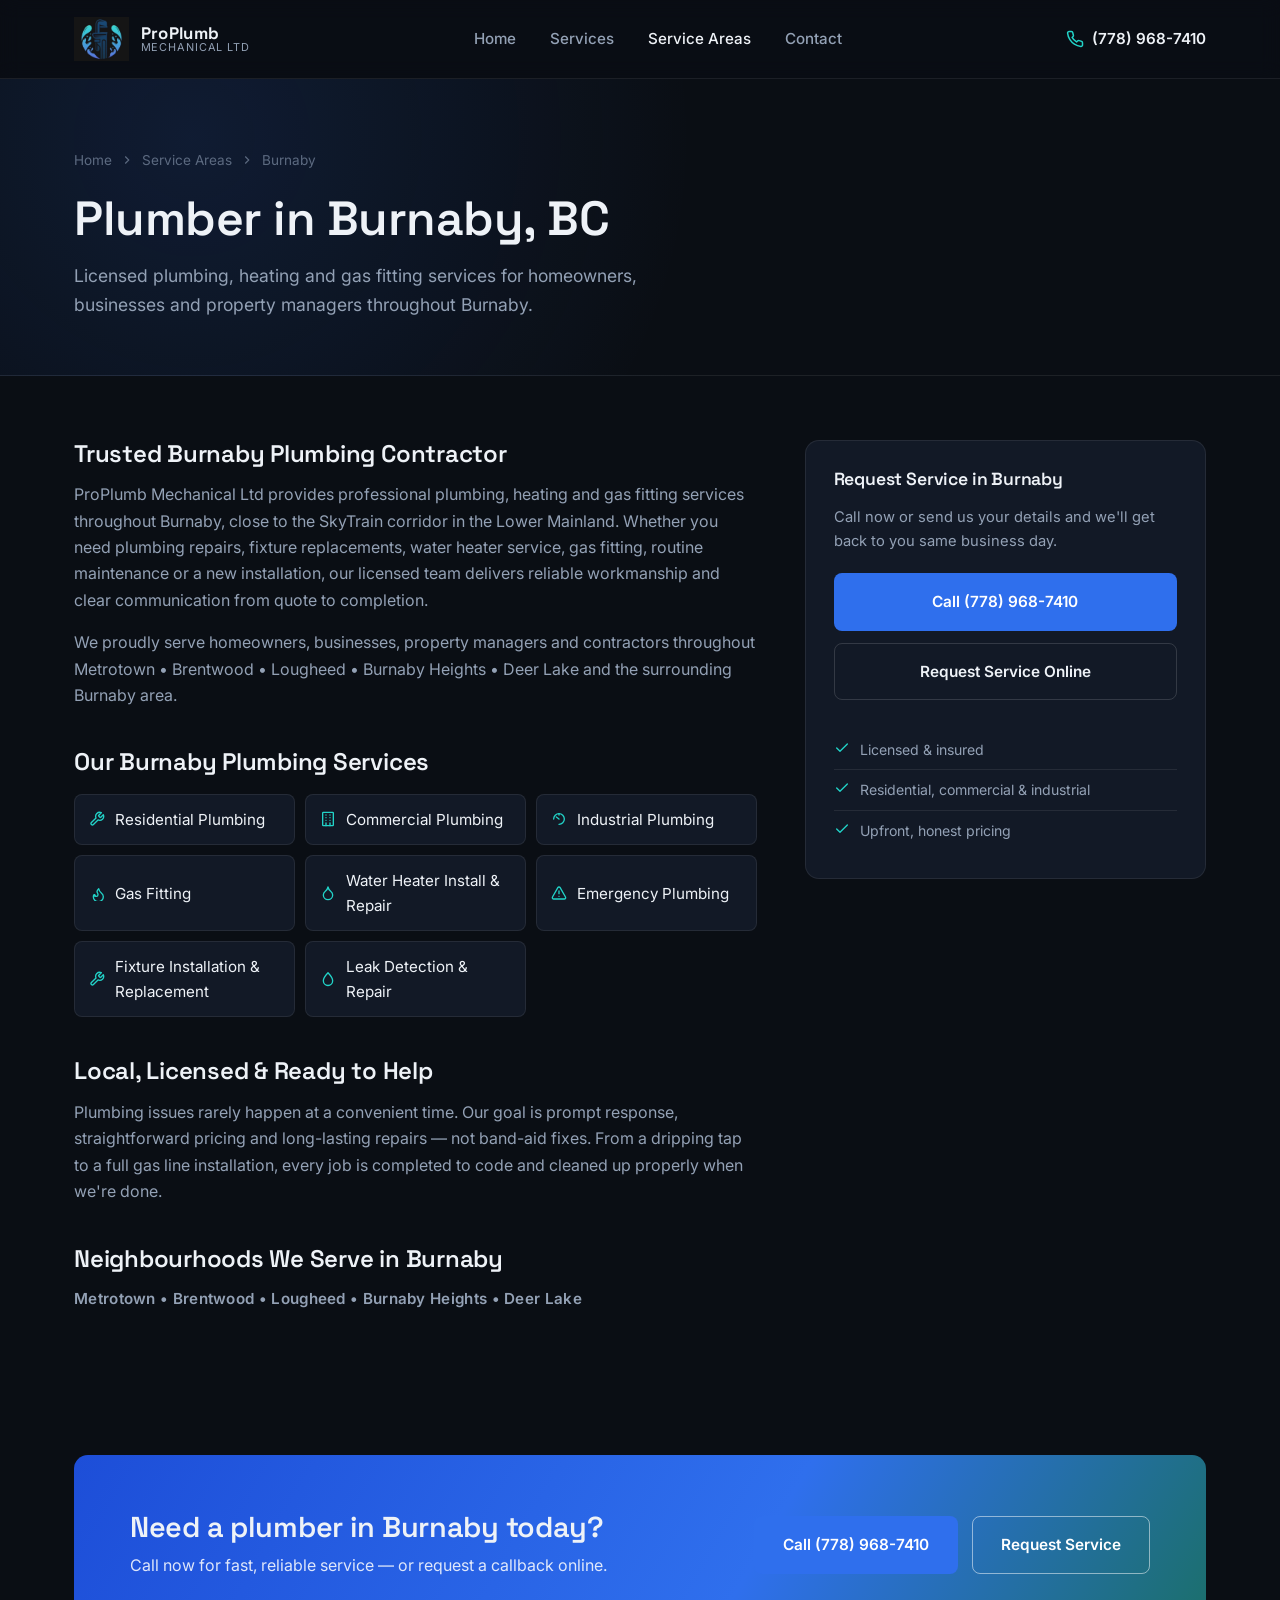
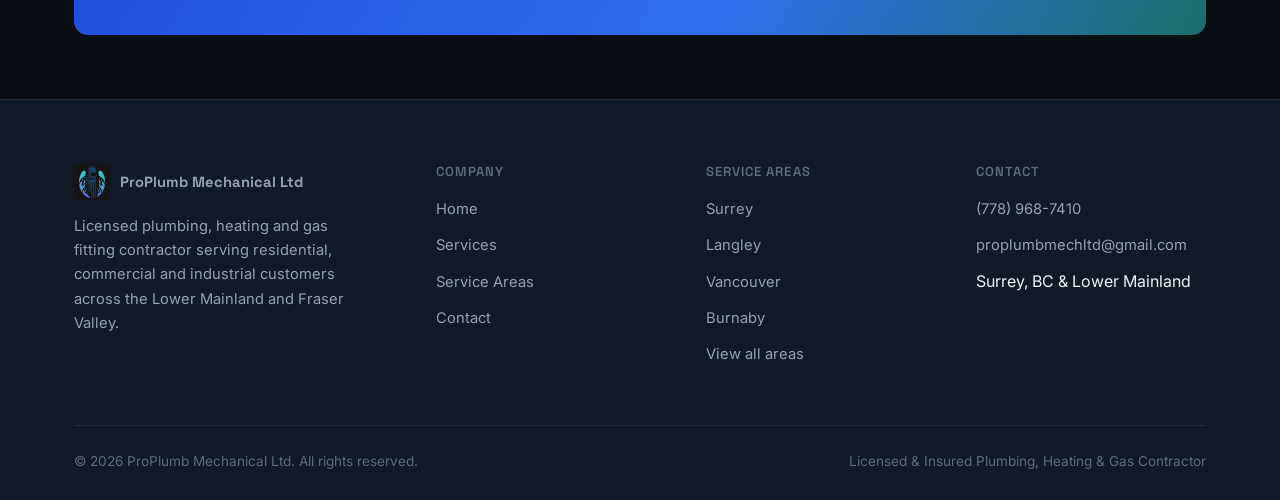
==== commit cc1fb522: "Add files via upload" ====
--- a/burnaby-plumber.html
+++ b/burnaby-plumber.html
@@ -157,7 +157,7 @@
           <h4>Contact</h4>
           <ul>
             <li><a href="tel:17789687410">(778) 968-7410</a></li>
-            <li><a href="mailto:info@proplumbmech.ca">info@proplumbmech.ca</a></li>
+            <li><a href="mailto:proplumbmechltd@gmail.com">proplumbmechltd@gmail.com</a></li>
             <li>Surrey, BC &amp; Lower Mainland</li>
           </ul>
         </div>
